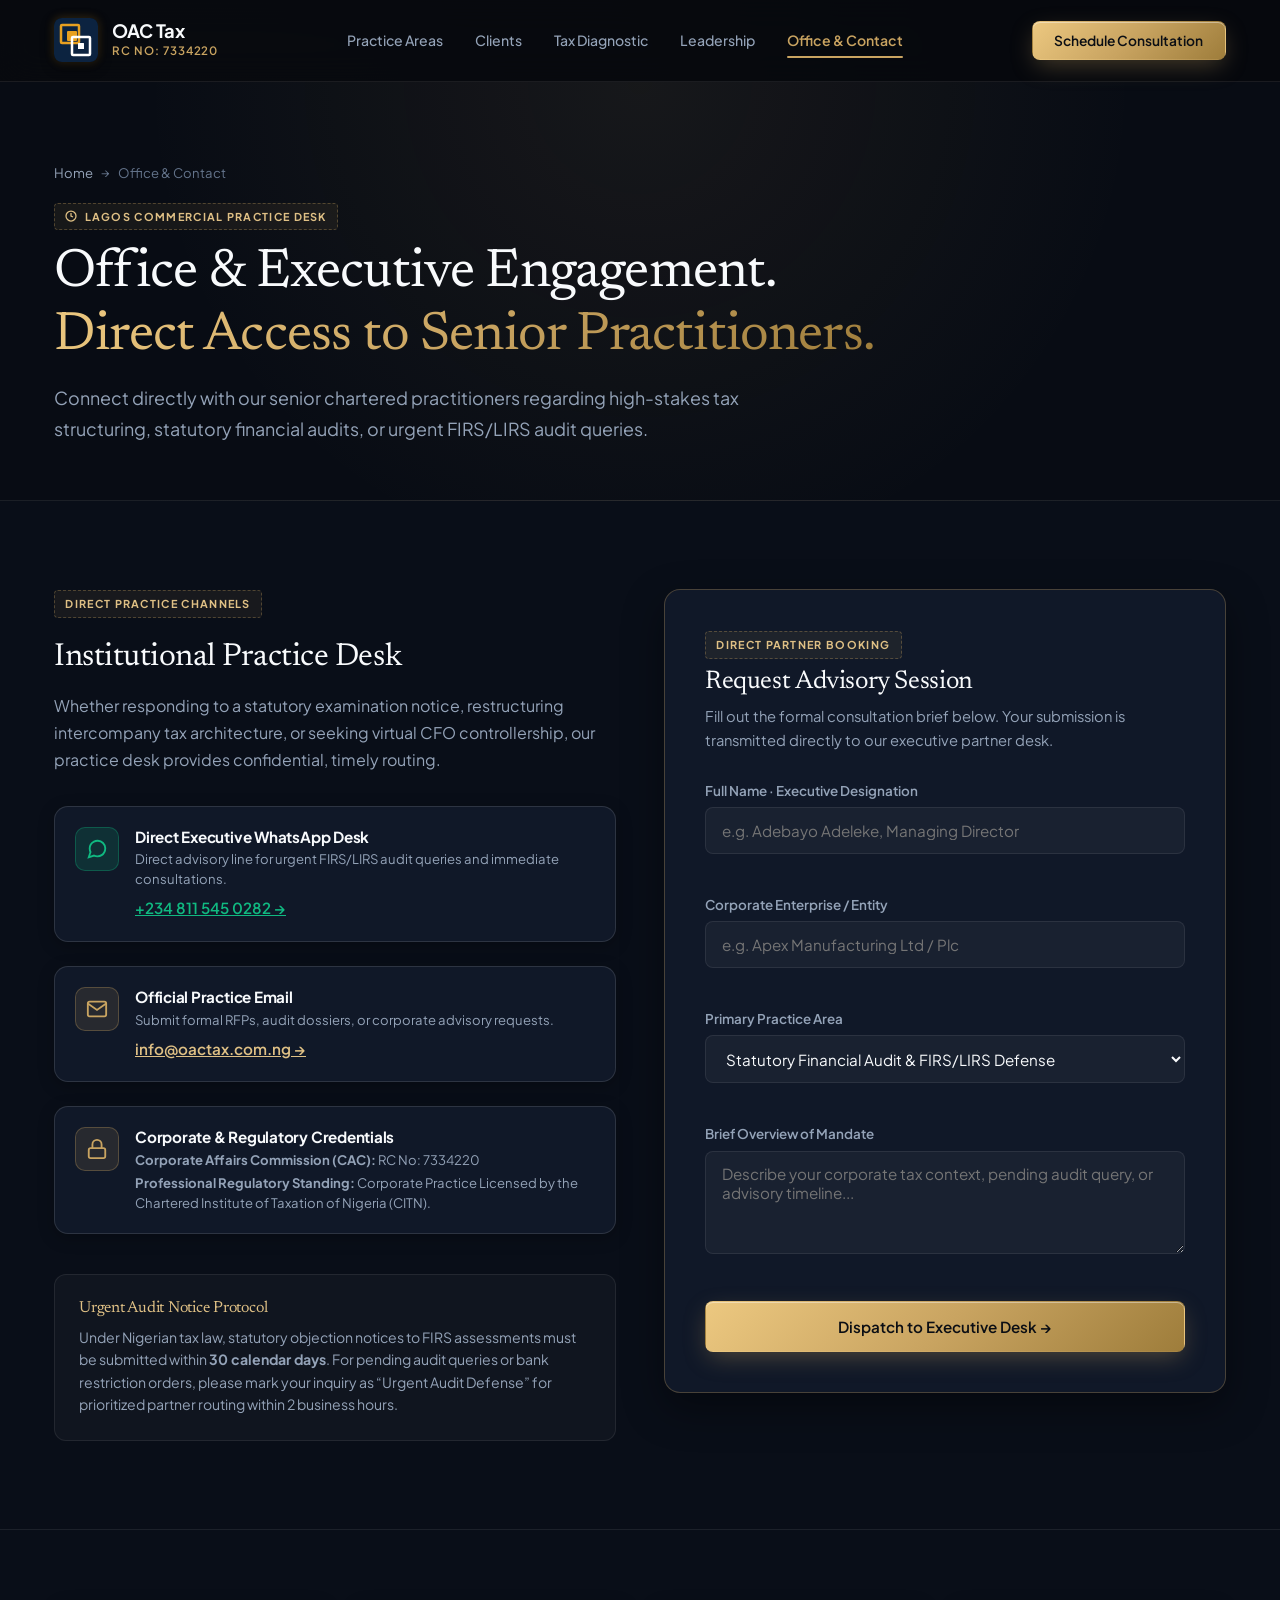
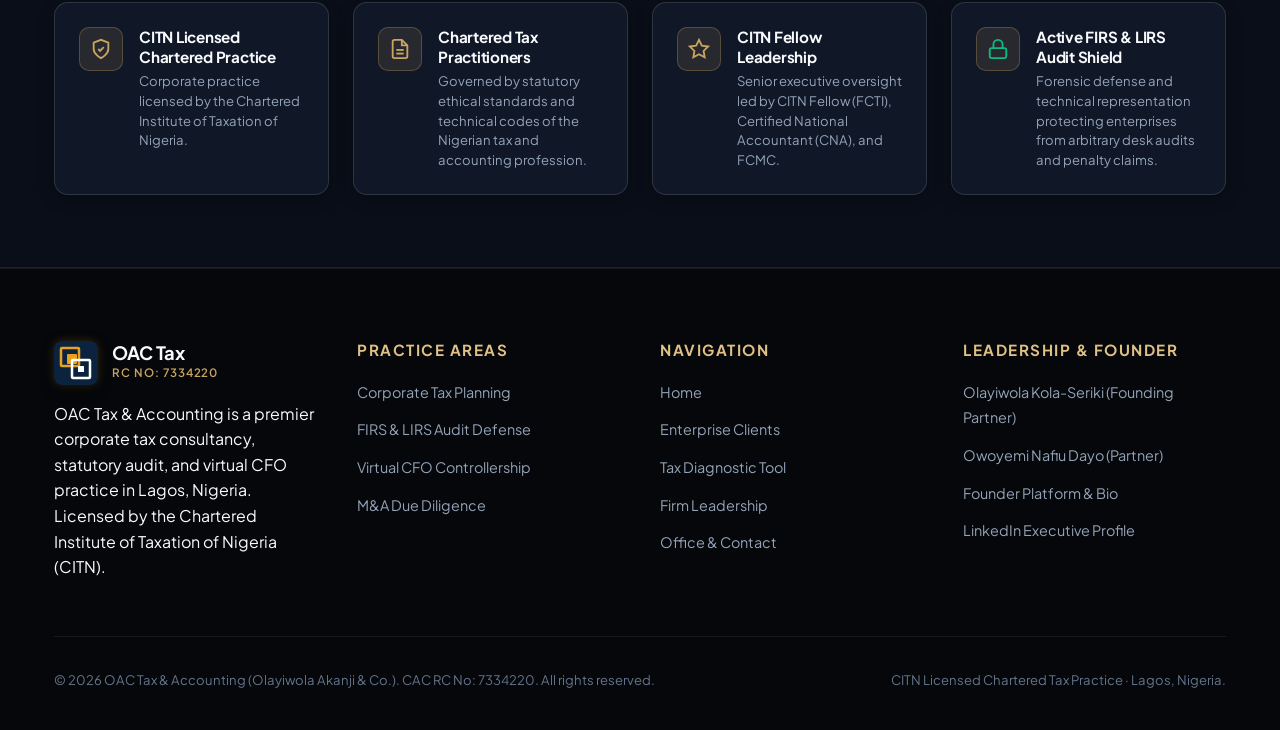
==== contact/index.html @ 2e1d8b7c "feat(architecture): convert to institutional multi-page site with dedicated Practice Areas, Clients," ====
<!DOCTYPE html>
<html lang="en">
<head>
  <meta charset="UTF-8" />
  <meta name="viewport" content="width=device-width, initial-scale=1.0" />
  
  <!-- Primary SEO Meta Tags -->
  <title>Office & Executive Consultation | Lagos Headquarters | OAC Tax & Accounting</title>
  <meta name="description" content="Contact OAC Tax & Accounting in Lagos, Nigeria. Schedule an executive consultation for corporate tax planning, FIRS/LIRS audit defense, statutory financial audits, or virtual CFO advisory." />
  <meta name="keywords" content="Contact OAC Tax, tax consultant Lagos office, FIRS audit defense contact, tax consultation Lagos Nigeria, Olayiwola Akanji office, OAC Tax phone WhatsApp" />
  <meta name="author" content="OAC Tax & Accounting" />
  <meta name="robots" content="index, follow, max-image-preview:large, max-snippet:-1, max-video-preview:-1" />
  <link rel="canonical" href="https://oactax.com.ng/contact/" />

  <!-- Open Graph -->
  <meta property="og:type" content="website" />
  <meta property="og:url" content="https://oactax.com.ng/contact/" />
  <meta property="og:site_name" content="OAC Tax & Accounting" />
  <meta property="og:title" content="Office & Executive Consultation | OAC Tax & Accounting" />
  <meta property="og:description" content="Direct executive consultation with CITN-licensed chartered tax practitioners in Lagos, Nigeria." />
  <meta property="og:image" content="https://oactax.com.ng/assets/images/author-portrait-1200.jpg" />

  <!-- Twitter Card -->
  <meta name="twitter:card" content="summary_large_image" />
  <meta name="twitter:title" content="Contact OAC Tax & Accounting" />
  <meta name="twitter:description" content="Schedule an executive tax consultation in Lagos, Nigeria." />
  <meta name="twitter:image" content="https://oactax.com.ng/assets/images/author-portrait-1200.jpg" />

  <!-- Favicon & Touch Icons -->
  <link rel="icon" type="image/svg+xml" href="/favicon.svg" />
  <link rel="icon" type="image/x-icon" href="/favicon.ico" />
  <link rel="icon" type="image/png" sizes="32x32" href="/assets/images/favicon-32x32.png" />
  <link rel="icon" type="image/png" sizes="16x16" href="/assets/images/favicon-16x16.png" />
  <link rel="apple-touch-icon" sizes="180x180" href="/apple-touch-icon.png" />
  <link rel="manifest" href="/site.webmanifest" />
  <meta name="theme-color" content="#0C2340" />

  <!-- Critical Performance Preloads -->
  <link rel="preload" as="font" type="font/woff2" href="/assets/fonts/newsreader-600.woff2" crossorigin />
  <link rel="preload" as="font" type="font/woff2" href="/assets/fonts/plus-jakarta-sans-400.woff2" crossorigin />
  <link rel="stylesheet" href="/assets/css/styles.css?v=4" />

  <!-- Schema.org Knowledge Graph Entity: ContactPage -->
  <script type="application/ld+json">
  {
    "@context": "https://schema.org",
    "@graph": [
      {
        "@type": "BreadcrumbList",
        "itemListElement": [
          {
            "@type": "ListItem",
            "position": 1,
            "name": "Home",
            "item": "https://oactax.com.ng/"
          },
          {
            "@type": "ListItem",
            "position": 2,
            "name": "Office & Contact",
            "item": "https://oactax.com.ng/contact/"
          }
        ]
      },
      {
        "@type": "ContactPage",
        "name": "Office & Contact | OAC Tax & Accounting",
        "url": "https://oactax.com.ng/contact/",
        "mainEntity": {
          "@type": "AccountingService",
          "name": "OAC Tax & Accounting",
          "telephone": "+2348115450282",
          "email": "info@oactax.com.ng",
          "address": {
            "@type": "PostalAddress",
            "addressLocality": "Lagos",
            "addressRegion": "Lagos State",
            "addressCountry": "NG"
          }
        }
      }
    ]
  }
  </script>
</head>
<body>

  <!-- Site Header -->
  <header class="site-header">
    <div class="container nav-wrapper">
      <a href="/" class="brand-block" aria-label="OAC Tax Home">
        <svg class="brand-logo-svg" width="44" height="44" viewBox="0 0 44 44" fill="none" xmlns="http://www.w3.org/2000/svg" aria-label="OAC Tax Logo">
          <rect width="44" height="44" rx="6" fill="#0C2340"/>
          <rect x="7" y="7" width="18" height="18" rx="1" stroke="#E8A020" stroke-width="2.5" fill="none"/>
          <rect x="13" y="13" width="10" height="10" rx="1" fill="#E8A020"/>
          <rect x="18" y="19" width="18" height="18" rx="1" stroke="white" stroke-width="2.5" fill="none"/>
          <rect x="24" y="25" width="6" height="6" rx="0.5" fill="white"/>
        </svg>
        <div class="brand-info">
          <span class="brand-title">OAC Tax</span>
          <span class="brand-rc">RC No: 7334220</span>
        </div>
      </a>

      <!-- Center Desktop Nav Links -->
      <nav class="nav-menu" aria-label="Primary Navigation">
        <a href="/practice-areas/" class="nav-link">Practice Areas</a>
        <a href="/clients/" class="nav-link">Clients</a>
        <a href="/tax-diagnostic/" class="nav-link">Tax Diagnostic</a>
        <a href="/leadership/" class="nav-link">Leadership</a>
        <a href="/contact/" class="nav-link active">Office &amp; Contact</a>
      </nav>

      <!-- Right Action CTA -->
      <div class="nav-actions">
        <button class="btn btn-gold" data-open-consultation style="padding: 0.65rem 1.35rem; font-size: 0.86rem;">
          Schedule Consultation
        </button>
        <button class="mobile-toggle" id="mobileToggle" aria-label="Toggle navigation">
          <svg width="22" height="22" viewBox="0 0 24 24" fill="none" stroke="currentColor" stroke-width="2">
            <line x1="3" y1="6" x2="21" y2="6"></line>
            <line x1="3" y1="12" x2="21" y2="12"></line>
            <line x1="3" y1="18" x2="21" y2="18"></line>
          </svg>
        </button>
      </div>
    </div>
  </header>

  <!-- Mobile Drawer Navigation -->
  <div class="mobile-drawer" id="mobileDrawer">
    <a href="/practice-areas/" class="nav-link">Practice Areas</a>
    <a href="/clients/" class="nav-link">Clients</a>
    <a href="/tax-diagnostic/" class="nav-link">Tax Diagnostic</a>
    <a href="/leadership/" class="nav-link">Leadership</a>
    <a href="/contact/" class="nav-link active">Office &amp; Contact</a>
    <button class="btn btn-gold" data-open-consultation style="margin-top: 1rem; width: 100%;">
      Schedule Consultation
    </button>
  </div>

  <main>
    <!-- Subpage Banner -->
    <section class="page-header-banner">
      <div class="container">
        <div class="breadcrumb-nav">
          <a href="/">Home</a>
          <span class="breadcrumb-separator">&rarr;</span>
          <span>Office &amp; Contact</span>
        </div>
        <div class="watermark-stamp" style="margin-bottom: 0.75rem;">
          <svg width="12" height="12" viewBox="0 0 24 24" fill="none" stroke="currentColor" stroke-width="2.5"><circle cx="12" cy="12" r="10"/><path d="M12 6v6l4 2"/></svg>
          <span>Lagos Commercial Practice Desk</span>
        </div>
        <h1 class="page-header-h1">
          Office &amp; Executive Engagement. <br />
          <span class="gold-gradient-text">Direct Access to Senior Practitioners.</span>
        </h1>
        <p class="page-header-lead">
          Connect directly with our senior chartered practitioners regarding high-stakes tax structuring, statutory financial audits, or urgent FIRS/LIRS audit queries.
        </p>
      </div>
    </section>

    <!-- Contact & Consultation Layout -->
    <section class="section-padding" style="background: #090e18;">
      <div class="container">
        <div class="contact-layout-grid">
          
          <!-- Left: Office Channels & Direct Communication -->
          <div>
            <div class="watermark-stamp">Direct Practice Channels</div>
            <h2 style="font-size: 2rem; margin: 0.5rem 0 1rem; color: var(--text-primary);">
              Institutional Practice Desk
            </h2>
            <p style="font-size: 1rem; color: var(--text-secondary); line-height: 1.7; margin-bottom: 2rem;">
              Whether responding to a statutory examination notice, restructuring intercompany tax architecture, or seeking virtual CFO controllership, our practice desk provides confidential, timely routing.
            </p>

            <div style="display: flex; flex-direction: column; gap: 1.5rem; margin-bottom: 2.5rem;">
              
              <!-- Channel 1: WhatsApp Executive Desk -->
              <div class="accreditation-card" style="padding: 1.25rem;">
                <div class="accreditation-icon" style="background: rgba(16, 185, 129, 0.15); border-color: rgba(16, 185, 129, 0.3); color: #10B981;">
                  <svg width="22" height="22" viewBox="0 0 24 24" fill="none" stroke="currentColor" stroke-width="2"><path d="M21 11.5a8.38 8.38 0 0 1-.9 3.8 8.5 8.5 0 0 1-7.6 4.7 8.38 8.38 0 0 1-3.8-.9L3 21l1.9-5.7a8.38 8.38 0 0 1-.9-3.8 8.5 8.5 0 0 1 4.7-7.6 8.38 8.38 0 0 1 3.8-.9h.5a8.48 8.48 0 0 1 8 8v.5z"/></svg>
                </div>
                <div class="accreditation-info">
                  <h4 style="margin-bottom: 0.2rem;">Direct Executive WhatsApp Desk</h4>
                  <p style="margin-bottom: 0.4rem;">Direct advisory line for urgent FIRS/LIRS audit queries and immediate consultations.</p>
                  <a href="https://wa.me/2348115450282?text=Hello%20OAC%20Tax%20%26%20Accounting%2C%20I%20would%20like%20to%20request%20an%20executive%20consultation." target="_blank" rel="noopener noreferrer" style="color: #10B981; font-weight: 600; font-size: 0.95rem; text-decoration: underline;">
                    +234 811 545 0282 &rarr;
                  </a>
                </div>
              </div>

              <!-- Channel 2: Official Corporate Email -->
              <div class="accreditation-card" style="padding: 1.25rem;">
                <div class="accreditation-icon">
                  <svg width="22" height="22" viewBox="0 0 24 24" fill="none" stroke="currentColor" stroke-width="2"><path d="M4 4h16c1.1 0 2 .9 2 2v12c0 1.1-.9 2-2 2H4c-1.1 0-2-.9-2-2V6c0-1.1.9-2 2-2z"/><polyline points="22,6 12,13 2,6"/></svg>
                </div>
                <div class="accreditation-info">
                  <h4 style="margin-bottom: 0.2rem;">Official Practice Email</h4>
                  <p style="margin-bottom: 0.4rem;">Submit formal RFPs, audit dossiers, or corporate advisory requests.</p>
                  <a href="mailto:info@oactax.com.ng" style="color: var(--gold-light); font-weight: 600; font-size: 0.95rem; text-decoration: underline;">
                    info@oactax.com.ng &rarr;
                  </a>
                </div>
              </div>

              <!-- Channel 3: Statutory Corporate Identity -->
              <div class="accreditation-card" style="padding: 1.25rem;">
                <div class="accreditation-icon">
                  <svg width="22" height="22" viewBox="0 0 24 24" fill="none" stroke="currentColor" stroke-width="2"><rect x="3" y="11" width="18" height="11" rx="2" ry="2"/><path d="M7 11V7a5 5 0 0 1 10 0v4"/></svg>
                </div>
                <div class="accreditation-info">
                  <h4 style="margin-bottom: 0.2rem;">Corporate &amp; Regulatory Credentials</h4>
                  <p style="margin-bottom: 0.2rem;"><strong>Corporate Affairs Commission (CAC):</strong> RC No: 7334220</p>
                  <p><strong>Professional Regulatory Standing:</strong> Corporate Practice Licensed by the Chartered Institute of Taxation of Nigeria (CITN).</p>
                </div>
              </div>

            </div>

            <!-- Response Protocols -->
            <div style="background: rgba(255, 255, 255, 0.03); border: 1px solid var(--border-subtle); border-radius: 12px; padding: 1.5rem;">
              <h4 style="font-size: 1rem; color: var(--gold-light); margin-bottom: 0.5rem;">Urgent Audit Notice Protocol</h4>
              <p style="font-size: 0.88rem; line-height: 1.6; color: var(--text-secondary); margin: 0;">
                Under Nigerian tax law, statutory objection notices to FIRS assessments must be submitted within <strong>30 calendar days</strong>. For pending audit queries or bank restriction orders, please mark your inquiry as &ldquo;Urgent Audit Defense&rdquo; for prioritized partner routing within 2 business hours.
              </p>
            </div>
          </div>

          <!-- Right: Direct Consultation Form -->
          <div>
            <div class="consultation-card" style="padding: 2.5rem; background: var(--bg-surface); border: 1.5px solid var(--border-gold); border-radius: 16px; box-shadow: 0 15px 40px rgba(0, 0, 0, 0.4);">
              <div class="watermark-stamp" style="margin-bottom: 0.5rem;">Direct Partner Booking</div>
              <h3 style="font-size: 1.6rem; color: var(--text-primary); margin-bottom: 0.5rem;">Request Advisory Session</h3>
              <p style="font-size: 0.92rem; color: var(--text-secondary); margin-bottom: 1.75rem;">
                Fill out the formal consultation brief below. Your submission is transmitted directly to our executive partner desk.
              </p>

              <form id="standaloneConsultationForm" style="display: flex; flex-direction: column; gap: 1.25rem;">
                <div class="form-group">
                  <label for="contactFullName" style="font-size: 0.84rem; font-weight: 600; color: var(--text-secondary); margin-bottom: 0.35rem; display: block;">Full Name &middot; Executive Designation</label>
                  <input type="text" id="contactFullName" class="form-input" placeholder="e.g. Adebayo Adeleke, Managing Director" required />
                </div>

                <div class="form-group">
                  <label for="contactCompany" style="font-size: 0.84rem; font-weight: 600; color: var(--text-secondary); margin-bottom: 0.35rem; display: block;">Corporate Enterprise / Entity</label>
                  <input type="text" id="contactCompany" class="form-input" placeholder="e.g. Apex Manufacturing Ltd / Plc" required />
                </div>

                <div class="form-group">
                  <label for="contactService" style="font-size: 0.84rem; font-weight: 600; color: var(--text-secondary); margin-bottom: 0.35rem; display: block;">Primary Practice Area</label>
                  <select id="contactService" class="form-input">
                    <option value="Statutory Audit & Defense">Statutory Financial Audit &amp; FIRS/LIRS Defense</option>
                    <option value="Corporate Tax Architecture">Corporate Tax Planning, CIT, VAT &amp; WHT</option>
                    <option value="Virtual CFO Controllership">Virtual CFO &amp; Board Governance</option>
                    <option value="M&A Due Diligence">Corporate Restructuring &amp; Valuation</option>
                  </select>
                </div>

                <div class="form-group">
                  <label for="contactMessage" style="font-size: 0.84rem; font-weight: 600; color: var(--text-secondary); margin-bottom: 0.35rem; display: block;">Brief Overview of Mandate</label>
                  <textarea id="contactMessage" class="form-textarea" rows="4" placeholder="Describe your corporate tax context, pending audit query, or advisory timeline..."></textarea>
                </div>

                <button type="submit" class="btn btn-gold" style="width: 100%; justify-content: center; padding: 0.95rem; font-size: 0.95rem;">
                  Dispatch to Executive Desk &rarr;
                </button>
              </form>
            </div>
          </div>

        </div>
      </div>
    </section>

    <!-- Institutional Accreditations Section -->
    <section class="accreditations-section" id="accreditations">
      <div class="container">
        <div class="accreditations-grid">
          <div class="accreditation-card">
            <div class="accreditation-icon">
              <svg width="22" height="22" viewBox="0 0 24 24" fill="none" stroke="currentColor" stroke-width="2"><path d="M12 22s8-4 8-10V5l-8-3-8 3v7c0 6 8 10 8 10z"/><polyline points="9 12 11 14 15 10"/></svg>
            </div>
            <div class="accreditation-info">
              <h4>CITN Licensed Chartered Practice</h4>
              <p>Corporate practice licensed by the Chartered Institute of Taxation of Nigeria.</p>
            </div>
          </div>

          <div class="accreditation-card">
            <div class="accreditation-icon">
              <svg width="22" height="22" viewBox="0 0 24 24" fill="none" stroke="currentColor" stroke-width="2"><path d="M14 2H6a2 2 0 0 0-2 2v16a2 2 0 0 0 2 2h12a2 2 0 0 0 2-2V8z"/><polyline points="14 2 14 8 20 8"/><line x1="16" y1="13" x2="8" y2="13"/><line x1="16" y1="17" x2="8" y2="17"/></svg>
            </div>
            <div class="accreditation-info">
              <h4>Chartered Tax Practitioners</h4>
              <p>Governed by statutory ethical standards and technical codes of the Nigerian tax and accounting profession.</p>
            </div>
          </div>

          <div class="accreditation-card">
            <div class="accreditation-icon">
              <svg width="22" height="22" viewBox="0 0 24 24" fill="none" stroke="currentColor" stroke-width="2"><polygon points="12 2 15.09 8.26 22 9.27 17 14.14 18.18 21.02 12 17.77 5.82 21.02 7 14.14 2 9.27 8.91 8.26 12 2"/></svg>
            </div>
            <div class="accreditation-info">
              <h4>CITN Fellow Leadership</h4>
              <p>Senior executive oversight led by CITN Fellow (FCTI), Certified National Accountant (CNA), and FCMC.</p>
            </div>
          </div>

          <div class="accreditation-card">
            <div class="accreditation-icon">
              <svg width="22" height="22" viewBox="0 0 24 24" fill="none" stroke="#10B981" stroke-width="2"><rect x="3" y="11" width="18" height="11" rx="2" ry="2"/><path d="M7 11V7a5 5 0 0 1 10 0v4"/></svg>
            </div>
            <div class="accreditation-info">
              <h4>Active FIRS &amp; LIRS Audit Shield</h4>
              <p>Forensic defense and technical representation protecting enterprises from arbitrary desk audits and penalty claims.</p>
            </div>
          </div>
        </div>
      </div>
    </section>
  </main>

  <!-- Institutional Footer -->
  <footer class="site-footer">
    <div class="container">
      <div class="footer-grid">
        <div class="footer-brand-col">
          <div class="brand-block" style="margin-bottom: 1rem;">
            <svg class="brand-logo-svg" width="40" height="40" viewBox="0 0 44 44" fill="none" xmlns="http://www.w3.org/2000/svg">
              <rect width="44" height="44" rx="6" fill="#0C2340"/>
              <rect x="7" y="7" width="18" height="18" rx="1" stroke="#E8A020" stroke-width="2.5" fill="none"/>
              <rect x="13" y="13" width="10" height="10" rx="1" fill="#E8A020"/>
              <rect x="18" y="19" width="18" height="18" rx="1" stroke="white" stroke-width="2.5" fill="none"/>
              <rect x="24" y="25" width="6" height="6" rx="0.5" fill="white"/>
            </svg>
            <div class="brand-info">
              <span class="brand-title">OAC Tax</span>
              <span class="brand-rc">RC No: 7334220</span>
            </div>
          </div>
          <p class="footer-desc">
            OAC Tax &amp; Accounting is a premier corporate tax consultancy, statutory audit, and virtual CFO practice in Lagos, Nigeria. Licensed by the Chartered Institute of Taxation of Nigeria (CITN).
          </p>
        </div>

        <div class="footer-col">
          <h4 class="footer-heading">Practice Areas</h4>
          <ul class="footer-links">
            <li><a href="/practice-areas/#corporate-tax">Corporate Tax Planning</a></li>
            <li><a href="/practice-areas/#audit-defense">FIRS &amp; LIRS Audit Defense</a></li>
            <li><a href="/practice-areas/#virtual-cfo">Virtual CFO Controllership</a></li>
            <li><a href="/practice-areas/#restructuring">M&amp;A Due Diligence</a></li>
          </ul>
        </div>

        <div class="footer-col">
          <h4 class="footer-heading">Navigation</h4>
          <ul class="footer-links">
            <li><a href="/">Home</a></li>
            <li><a href="/clients/">Enterprise Clients</a></li>
            <li><a href="/tax-diagnostic/">Tax Diagnostic Tool</a></li>
            <li><a href="/leadership/">Firm Leadership</a></li>
            <li><a href="/contact/">Office &amp; Contact</a></li>
          </ul>
        </div>

        <div class="footer-col">
          <h4 class="footer-heading">Leadership &amp; Founder</h4>
          <ul class="footer-links">
            <li><a href="https://olayiwolakolaseriki.com/about/" target="_blank" rel="noopener">Olayiwola Kola-Seriki (Founding Partner)</a></li>
            <li><a href="/leadership/">Owoyemi Nafiu Dayo (Partner)</a></li>
            <li><a href="https://olayiwolakolaseriki.com/" target="_blank" rel="noopener">Founder Platform &amp; Bio</a></li>
            <li><a href="https://www.linkedin.com/in/olayiwola-kola-seriki-296878146" target="_blank" rel="noopener">LinkedIn Executive Profile</a></li>
          </ul>
        </div>
      </div>

      <div class="footer-bottom">
        <p>&copy; 2026 OAC Tax &amp; Accounting (Olayiwola Akanji &amp; Co.). CAC RC No: 7334220. All rights reserved.</p>
        <p>CITN Licensed Chartered Tax Practice &middot; Lagos, Nigeria.</p>
      </div>
    </div>
  </footer>

  <!-- Consultation Modal -->
  <div class="modal-backdrop" id="consultationModal" aria-hidden="true">
    <div class="modal-card">
      <div class="modal-header">
        <div>
          <h3>Schedule Executive Consultation</h3>
          <p style="font-size: 0.85rem; color: var(--text-secondary); margin: 0;">Direct advisory with a CITN Chartered Tax Practitioner</p>
        </div>
        <button class="modal-close-btn" id="modalClose" aria-label="Close modal">&times;</button>
      </div>
      <form class="consultation-form" id="consultationForm">
        <div class="form-group">
          <label for="clientName">Full Name &middot; Designation</label>
          <input type="text" id="clientName" class="form-input" placeholder="e.g. Adebayo Adeleke, MD/CFO" required />
        </div>
        <div class="form-group">
          <label for="clientCompany">Corporate Enterprise / Entity</label>
          <input type="text" id="clientCompany" class="form-input" placeholder="Company Name Ltd / Plc" required />
        </div>
        <div class="form-group">
          <label for="clientService">Primary Advisory Requirement</label>
          <select id="clientService" class="form-input">
            <option value="Statutory Audit & Defense">Statutory Audit &amp; FIRS/LIRS Defense</option>
            <option value="Corporate Tax Structuring">Corporate Tax Architecture &amp; WHT/VAT</option>
            <option value="Virtual CFO Controllership">Virtual CFO &amp; Board Governance</option>
            <option value="M&A Tax Due Diligence">Corporate Restructuring &amp; Valuation</option>
          </select>
        </div>
        <div class="form-group">
          <label for="clientMessage">Brief Overview of Mandate</label>
          <textarea id="clientMessage" class="form-textarea" rows="3" placeholder="Describe your corporate tax context, audit query, or advisory timeline..."></textarea>
        </div>
        <button type="submit" class="btn btn-gold" style="width: 100%; justify-content: center; padding: 0.9rem;">
          Dispatch to Executive Desk &rarr;
        </button>
      </form>
    </div>
  </div>

  <script src="/assets/js/main.js" defer></script>
  <script>
    // Handle standalone page consultation form
    document.addEventListener('DOMContentLoaded', () => {
      const form = document.getElementById('standaloneConsultationForm');
      if (form) {
        form.addEventListener('submit', (e) => {
          e.preventDefault();
          const name = document.getElementById('contactFullName')?.value || 'Client';
          const company = document.getElementById('contactCompany')?.value || 'Not specified';
          const service = document.getElementById('contactService')?.value || 'Corporate Advisory';
          const message = document.getElementById('contactMessage')?.value || 'Inquiry';

          const waText = `Hello OAC Tax & Accounting,%0A%0AMy name is ${encodeURIComponent(name)} from ${encodeURIComponent(company)}.%0AI would like to schedule an executive consultation regarding: *${encodeURIComponent(service)}*.%0A%0ADetails: ${encodeURIComponent(message)}`;
          window.open(`https://wa.me/2348115450282?text=${waText}`, '_blank');
        });
      }
    });
  </script>
</body>
</html>
---- assets/css/styles.css ----
/* ==========================================================================
   OAC Tax & Accounting — Institutional Stylesheet (Corporate 3D Standard)
   Aesthetic: Executive Midnight Navy, Warm 24K Gold, Specular Glassmorphism
   ========================================================================== */

/* Self-Hosted Typography */
@font-face {
  font-family: 'Newsreader';
  font-style: normal;
  font-weight: 400;
  font-display: swap;
  src: url('/assets/fonts/newsreader-400.woff2') format('woff2');
}

@font-face {
  font-family: 'Newsreader';
  font-style: normal;
  font-weight: 600;
  font-display: swap;
  src: url('/assets/fonts/newsreader-600.woff2') format('woff2');
}

@font-face {
  font-family: 'Newsreader';
  font-style: italic;
  font-weight: 400;
  font-display: swap;
  src: url('/assets/fonts/newsreader-italic-400.woff2') format('woff2');
}

@font-face {
  font-family: 'Plus Jakarta Sans';
  font-style: normal;
  font-weight: 400;
  font-display: swap;
  src: url('/assets/fonts/plus-jakarta-sans-400.woff2') format('woff2');
}

@font-face {
  font-family: 'Plus Jakarta Sans';
  font-style: normal;
  font-weight: 500;
  font-display: swap;
  src: url('/assets/fonts/plus-jakarta-sans-500.woff2') format('woff2');
}

@font-face {
  font-family: 'Plus Jakarta Sans';
  font-style: normal;
  font-weight: 600;
  font-display: swap;
  src: url('/assets/fonts/plus-jakarta-sans-600.woff2') format('woff2');
}

@font-face {
  font-family: 'Plus Jakarta Sans';
  font-style: normal;
  font-weight: 700;
  font-display: swap;
  src: url('/assets/fonts/plus-jakarta-sans-700.woff2') format('woff2');
}

:root {
  /* Brand Palette */
  --bg-dark: #07090e;
  --bg-navy: #0b111e;
  --bg-surface: #101828;
  --bg-elevated: #162035;
  --bg-card: rgba(16, 24, 40, 0.75);
  --bg-card-hover: rgba(22, 32, 53, 0.9);
  
  --gold-primary: #C9A461;
  --gold-light: #DFC085;
  --gold-dark: #9E7D3B;
  --gold-gradient: linear-gradient(135deg, #ECC880 0%, #C9A461 50%, #9E7D3B 100%);
  --gold-glow: rgba(201, 164, 97, 0.25);
  
  --emerald-accent: #10B981;
  --emerald-glow: rgba(16, 185, 129, 0.2);
  
  --border-subtle: rgba(255, 255, 255, 0.08);
  --border-gold: rgba(201, 164, 97, 0.3);
  --border-glass: rgba(255, 255, 255, 0.12);
  
  --text-primary: #F8FAFC;
  --text-secondary: #94A3B8;
  --text-muted: #64748B;
  
  --font-serif: 'Newsreader', Georgia, serif;
  --font-sans: 'Plus Jakarta Sans', system-ui, -apple-system, sans-serif;
  
  --container-max: 1220px;
  --container-narrow: 860px;
}

/* Reset & Base */
*, *::before, *::after {
  box-sizing: border-box;
  margin: 0;
  padding: 0;
}

html {
  font-size: 16px;
  scroll-behavior: smooth;
  background-color: var(--bg-dark);
  color: var(--text-primary);
  font-family: var(--font-sans);
  line-height: 1.6;
  -webkit-font-smoothing: antialiased;
  -moz-osx-font-smoothing: grayscale;
}

body {
  overflow-x: hidden;
  background: 
    radial-gradient(circle at 15% 15%, rgba(201, 164, 97, 0.08) 0%, transparent 40%),
    radial-gradient(circle at 85% 65%, rgba(16, 185, 129, 0.05) 0%, transparent 45%),
    var(--bg-dark);
}

a {
  color: inherit;
  text-decoration: none;
  transition: color 0.2s ease;
}

img, svg {
  display: block;
  max-width: 100%;
}

.container {
  width: 100%;
  max-width: var(--container-max);
  margin: 0 auto;
  padding: 0 1.5rem;
}

.container-narrow {
  width: 100%;
  max-width: var(--container-narrow);
  margin: 0 auto;
  padding: 0 1.5rem;
}

/* Typography Hierarchy */
h1, h2, h3, h4 {
  font-family: var(--font-serif);
  font-weight: 600;
  line-height: 1.2;
  color: var(--text-primary);
  letter-spacing: -0.015em;
}

.eyebrow {
  display: inline-flex;
  align-items: center;
  gap: 0.5rem;
  font-family: var(--font-sans);
  font-size: 0.78rem;
  font-weight: 700;
  text-transform: uppercase;
  letter-spacing: 0.14em;
  color: var(--gold-light);
  margin-bottom: 0.75rem;
}

.eyebrow::before {
  content: '';
  display: inline-block;
  width: 6px;
  height: 6px;
  border-radius: 50%;
  background: var(--gold-primary);
  box-shadow: 0 0 8px var(--gold-primary);
}

.gold-gradient-text {
  background: var(--gold-gradient);
  -webkit-background-clip: text;
  -webkit-text-fill-color: transparent;
}

/* Buttons & Interactive Elements */
.btn {
  display: inline-flex;
  align-items: center;
  justify-content: center;
  gap: 0.65rem;
  font-family: var(--font-sans);
  font-weight: 600;
  font-size: 0.92rem;
  padding: 0.85rem 1.75rem;
  border-radius: 8px;
  cursor: pointer;
  transition: all 0.3s cubic-bezier(0.16, 1, 0.3, 1);
  border: 1px solid transparent;
  position: relative;
  overflow: hidden;
}

.btn-gold {
  background: var(--gold-gradient);
  color: #0B0E14;
  box-shadow: 0 8px 24px -4px rgba(201, 164, 97, 0.35), inset 0 1px 0 rgba(255, 255, 255, 0.4);
}

.btn-gold:hover {
  transform: translateY(-2px);
  box-shadow: 0 14px 32px -4px rgba(201, 164, 97, 0.5), inset 0 1px 0 rgba(255, 255, 255, 0.6);
  color: #000;
}

.btn-secondary {
  background: rgba(255, 255, 255, 0.05);
  color: var(--text-primary);
  border: 1px solid var(--border-subtle);
  backdrop-filter: blur(8px);
}

.btn-secondary:hover {
  background: rgba(255, 255, 255, 0.1);
  border-color: var(--border-gold);
  transform: translateY(-2px);
}

/* Header & Executive Navigation (Decluttered, Zero Top Phone/WhatsApp) */
.site-header {
  position: sticky;
  top: 0;
  z-index: 100;
  background: rgba(7, 9, 14, 0.82);
  backdrop-filter: blur(16px);
  -webkit-backdrop-filter: blur(16px);
  border-bottom: 1px solid var(--border-subtle);
  transition: background 0.3s ease;
}

.nav-wrapper {
  display: flex;
  justify-content: space-between;
  align-items: center;
  padding: 1.15rem 1.5rem;
}

.brand-block {
  display: flex;
  align-items: center;
  gap: 0.9rem;
}

.brand-logo-svg {
  width: 44px;
  height: 44px;
  border-radius: 8px;
  box-shadow: 0 4px 14px rgba(0, 0, 0, 0.4), 0 0 10px rgba(232, 160, 32, 0.25);
  transition: transform 0.3s ease, box-shadow 0.3s ease;
  flex-shrink: 0;
}

.brand-block:hover .brand-logo-svg {
  transform: scale(1.05);
  box-shadow: 0 6px 18px rgba(0, 0, 0, 0.6), 0 0 16px rgba(232, 160, 32, 0.45);
}

.brand-info {
  display: flex;
  flex-direction: column;
}

.brand-title {
  font-family: var(--font-sans);
  font-weight: 700;
  font-size: 1.15rem;
  letter-spacing: -0.01em;
  color: var(--text-primary);
  line-height: 1.2;
}

.brand-rc {
  font-size: 0.72rem;
  font-weight: 600;
  color: var(--gold-primary);
  letter-spacing: 0.08em;
  text-transform: uppercase;
}

.nav-menu {
  display: none;
  align-items: center;
  gap: 2rem;
}

@media (min-width: 900px) {
  .nav-menu {
    display: flex;
  }
}

.nav-link {
  font-size: 0.88rem;
  font-weight: 500;
  color: var(--text-secondary);
  position: relative;
  transition: color 0.2s ease;
}

.nav-link:hover {
  color: var(--gold-light);
}

.nav-link.active {
  color: var(--gold-primary);
  font-weight: 600;
}

.nav-link.active::after {
  content: '';
  position: absolute;
  bottom: -6px;
  left: 0;
  right: 0;
  height: 2px;
  background: var(--gold-primary);
  border-radius: 1px;
}

.nav-actions {
  display: flex;
  align-items: center;
  gap: 1rem;
}

.mobile-toggle {
  display: inline-flex;
  align-items: center;
  justify-content: center;
  width: 40px;
  height: 40px;
  background: rgba(255, 255, 255, 0.05);
  border: 1px solid var(--border-subtle);
  border-radius: 8px;
  color: var(--text-primary);
  cursor: pointer;
}

@media (min-width: 900px) {
  .mobile-toggle {
    display: none;
  }
}

/* Mobile Nav Drawer */
.mobile-drawer {
  position: fixed;
  top: 73px;
  left: 0;
  right: 0;
  background: rgba(11, 17, 30, 0.98);
  backdrop-filter: blur(20px);
  border-bottom: 1px solid var(--border-subtle);
  padding: 1.5rem;
  display: none;
  flex-direction: column;
  gap: 1.25rem;
  z-index: 99;
}

.mobile-drawer.active {
  display: flex;
}

/* 3D Hero Section */
.hero-section {
  padding: 5rem 0 4.5rem;
  position: relative;
  overflow: hidden;
}

.hero-grid {
  display: grid;
  grid-template-columns: 1fr;
  gap: 3.5rem;
  align-items: center;
}

@media (min-width: 960px) {
  .hero-grid {
    grid-template-columns: 1.05fr 0.95fr;
    gap: 3rem;
  }
}

.hero-h1 {
  font-size: clamp(2.4rem, 4.8vw, 3.8rem);
  line-height: 1.12;
  margin-bottom: 1.35rem;
}

.hero-desc {
  font-size: 1.12rem;
  color: var(--text-secondary);
  line-height: 1.7;
  margin-bottom: 2.25rem;
  max-width: 620px;
}

.hero-cta-group {
  display: flex;
  gap: 1rem;
  flex-wrap: wrap;
  margin-bottom: 2.75rem;
}

/* 3D Metrics Bar */
.metrics-row {
  display: grid;
  grid-template-columns: repeat(auto-fit, minmax(130px, 1fr));
  gap: 1rem;
  padding-top: 2rem;
  border-top: 1px solid var(--border-subtle);
}

.metric-item {
  display: flex;
  flex-direction: column;
}

.metric-val {
  font-family: var(--font-sans);
  font-weight: 800;
  font-size: 1.85rem;
  color: var(--text-primary);
  line-height: 1;
  margin-bottom: 0.35rem;
}

.metric-lbl {
  font-size: 0.78rem;
  color: var(--text-muted);
  text-transform: uppercase;
  letter-spacing: 0.08em;
}

/* 3D Visual Shield Component */
.hero-3d-stage {
  perspective: 1200px;
  position: relative;
  display: flex;
  justify-content: center;
  align-items: center;
}

.hero-3d-card {
  width: 100%;
  max-width: 440px;
  background: linear-gradient(145deg, rgba(22, 32, 53, 0.85) 0%, rgba(11, 17, 30, 0.95) 100%);
  border: 1px solid var(--border-gold);
  border-radius: 20px;
  padding: 2.25rem;
  box-shadow: 
    0 30px 60px -15px rgba(0, 0, 0, 0.7),
    0 0 40px rgba(201, 164, 97, 0.15),
    inset 0 1px 1px rgba(255, 255, 255, 0.2);
  transform: rotateY(-8deg) rotateX(4deg);
  transition: transform 0.4s cubic-bezier(0.16, 1, 0.3, 1), box-shadow 0.4s ease;
  position: relative;
  overflow: hidden;
}

.hero-3d-card:hover {
  transform: rotateY(0deg) rotateX(0deg) scale(1.02);
  box-shadow: 
    0 35px 70px -15px rgba(0, 0, 0, 0.8),
    0 0 50px rgba(201, 164, 97, 0.25);
}

.hero-3d-card::before {
  content: '';
  position: absolute;
  top: -50%;
  left: -50%;
  width: 200%;
  height: 200%;
  background: radial-gradient(circle at 50% 50%, rgba(201, 164, 97, 0.1) 0%, transparent 60%);
  pointer-events: none;
}

.shield-header {
  display: flex;
  align-items: center;
  justify-content: space-between;
  margin-bottom: 1.5rem;
  padding-bottom: 1rem;
  border-bottom: 1px solid var(--border-subtle);
}

.shield-tag {
  display: inline-flex;
  align-items: center;
  gap: 0.4rem;
  font-size: 0.72rem;
  font-weight: 700;
  text-transform: uppercase;
  letter-spacing: 0.1em;
  color: var(--emerald-accent);
  background: rgba(16, 185, 129, 0.1);
  padding: 0.35rem 0.75rem;
  border-radius: 999px;
  border: 1px solid rgba(16, 185, 129, 0.25);
}

.shield-badge-icon {
  width: 48px;
  height: 48px;
  border-radius: 12px;
  background: var(--gold-gradient);
  display: flex;
  align-items: center;
  justify-content: center;
  color: #07090E;
  box-shadow: 0 8px 16px rgba(201, 164, 97, 0.3);
}

.shield-feature-list {
  display: flex;
  flex-direction: column;
  gap: 1rem;
  margin-bottom: 1.75rem;
}

.shield-feature-item {
  display: flex;
  align-items: flex-start;
  gap: 0.85rem;
}

.shield-check {
  width: 20px;
  height: 20px;
  border-radius: 50%;
  background: rgba(201, 164, 97, 0.15);
  border: 1px solid var(--gold-primary);
  display: flex;
  align-items: center;
  justify-content: center;
  flex-shrink: 0;
  margin-top: 2px;
}

.shield-check svg {
  width: 12px;
  height: 12px;
  color: var(--gold-primary);
}

.shield-feature-text h4 {
  font-family: var(--font-sans);
  font-size: 0.95rem;
  font-weight: 600;
  margin-bottom: 0.15rem;
}

.shield-feature-text p {
  font-size: 0.82rem;
  color: var(--text-muted);
}

/* 3D Floating Pills */
.floating-pill {
  position: absolute;
  background: rgba(16, 24, 40, 0.9);
  backdrop-filter: blur(12px);
  border: 1px solid var(--border-gold);
  border-radius: 30px;
  padding: 0.6rem 1.1rem;
  display: flex;
  align-items: center;
  gap: 0.6rem;
  font-size: 0.82rem;
  font-weight: 600;
  color: var(--text-primary);
  box-shadow: 0 16px 32px rgba(0, 0, 0, 0.4);
  animation: floatSlow 5s ease-in-out infinite;
  z-index: 2;
}

.floating-pill-1 {
  top: -15px;
  right: -10px;
  animation-delay: 0s;
}

.floating-pill-2 {
  bottom: -20px;
  left: -15px;
  animation-delay: 2.5s;
}

@keyframes floatSlow {
  0%, 100% { transform: translateY(0px); }
  50% { transform: translateY(-8px); }
}

/* ==========================================================================
   Dual-Layer Client Logo Marquee (Right-to-Left and Left-to-Right)
   ========================================================================== */
.client-section {
  padding: 3.5rem 0 4rem;
  background: linear-gradient(180deg, var(--bg-dark) 0%, #080c14 100%);
  border-top: 1px solid var(--border-subtle);
  border-bottom: 1px solid var(--border-subtle);
  overflow: hidden;
}

.section-tagline {
  text-align: center;
  font-size: 0.85rem;
  font-weight: 600;
  text-transform: uppercase;
  letter-spacing: 0.12em;
  color: var(--text-muted);
  margin-bottom: 2rem;
}

.marquee-container {
  display: flex;
  flex-direction: column;
  gap: 1.25rem;
  position: relative;
  width: 100%;
}

.marquee-container::before,
.marquee-container::after {
  content: '';
  position: absolute;
  top: 0;
  bottom: 0;
  width: 120px;
  z-index: 2;
  pointer-events: none;
}

.marquee-container::before {
  left: 0;
  background: linear-gradient(90deg, #080c14 0%, transparent 100%);
}

.marquee-container::after {
  right: 0;
  background: linear-gradient(270deg, #080c14 0%, transparent 100%);
}

.marquee-track {
  display: flex;
  width: max-content;
  gap: 1.5rem;
}

/* Top Layer: Right to Left */
.marquee-rtl {
  animation: marqueeLeft 32s linear infinite;
}

/* Bottom Layer: Left to Right */
.marquee-ltr {
  animation: marqueeRight 32s linear infinite;
}

.marquee-container:hover .marquee-track {
  animation-play-state: paused;
}

@keyframes marqueeLeft {
  0% { transform: translateX(0%); }
  100% { transform: translateX(-50%); }
}

@keyframes marqueeRight {
  0% { transform: translateX(-50%); }
  100% { transform: translateX(0%); }
}

.client-badge-3d {
  display: flex;
  align-items: center;
  gap: 1rem;
  background: rgba(16, 24, 40, 0.6);
  backdrop-filter: blur(8px);
  border: 1px solid var(--border-subtle);
  border-radius: 12px;
  padding: 0.85rem 1.75rem;
  white-space: nowrap;
  transition: all 0.3s ease;
  box-shadow: 0 4px 12px rgba(0, 0, 0, 0.2);
}

.client-badge-3d:hover {
  background: rgba(22, 32, 53, 0.9);
  border-color: var(--border-gold);
  transform: translateY(-2px);
  box-shadow: 0 8px 24px rgba(201, 164, 97, 0.15);
}

.client-badge-logo {
  height: 32px;
  max-width: 120px;
  object-fit: contain;
  filter: brightness(0.9) grayscale(20%);
  transition: filter 0.3s ease;
}

.client-badge-3d:hover .client-badge-logo {
  filter: brightness(1) grayscale(0%);
}

.client-badge-meta {
  display: flex;
  flex-direction: column;
}

.client-badge-name {
  font-family: var(--font-sans);
  font-size: 0.9rem;
  font-weight: 700;
  color: var(--text-primary);
}

.client-badge-sector {
  font-size: 0.72rem;
  color: var(--text-muted);
  text-transform: uppercase;
  letter-spacing: 0.05em;
}

/* ==========================================================================
   Practice Areas / 3D Corporate Solutions
   ========================================================================== */
.section-padding {
  padding: 5.5rem 0;
}

.section-head-center {
  text-align: center;
  max-width: 720px;
  margin: 0 auto 3.5rem;
}

.section-head-center h2 {
  font-size: clamp(2rem, 3.8vw, 2.85rem);
  margin-bottom: 0.85rem;
}

.section-head-center p {
  font-size: 1.05rem;
  color: var(--text-secondary);
}

.services-grid-3d {
  display: grid;
  grid-template-columns: repeat(auto-fit, minmax(340px, 1fr));
  gap: 1.75rem;
}

.service-card-3d {
  background: linear-gradient(145deg, rgba(16, 24, 40, 0.75) 0%, rgba(11, 17, 30, 0.9) 100%);
  border: 1px solid var(--border-subtle);
  border-radius: 16px;
  padding: 2.25rem 2rem;
  position: relative;
  overflow: hidden;
  transition: all 0.4s cubic-bezier(0.16, 1, 0.3, 1);
  box-shadow: 0 10px 30px -10px rgba(0, 0, 0, 0.5);
  display: flex;
  flex-direction: column;
}

.service-card-3d:hover {
  transform: translateY(-6px) perspective(1000px) rotateX(1.5deg);
  border-color: var(--border-gold);
  box-shadow: 
    0 24px 48px -12px rgba(0, 0, 0, 0.7),
    0 0 25px rgba(201, 164, 97, 0.12);
}

.service-icon-3d {
  width: 56px;
  height: 56px;
  border-radius: 14px;
  background: linear-gradient(135deg, rgba(201, 164, 97, 0.2) 0%, rgba(201, 164, 97, 0.05) 100%);
  border: 1px solid var(--border-gold);
  display: flex;
  align-items: center;
  justify-content: center;
  margin-bottom: 1.5rem;
  color: var(--gold-primary);
  box-shadow: 0 8px 16px rgba(0, 0, 0, 0.3);
  transition: transform 0.3s ease;
}

.service-card-3d:hover .service-icon-3d {
  transform: scale(1.08) rotate(3deg);
  background: var(--gold-gradient);
  color: #07090E;
}

.service-card-3d h3 {
  font-family: var(--font-serif);
  font-size: 1.45rem;
  margin-bottom: 0.75rem;
}

.service-card-3d p {
  font-size: 0.95rem;
  color: var(--text-secondary);
  line-height: 1.65;
  margin-bottom: 1.5rem;
  flex-grow: 1;
}

.service-tags {
  display: flex;
  flex-wrap: wrap;
  gap: 0.45rem;
  margin-top: auto;
}

.service-tag {
  font-size: 0.72rem;
  font-weight: 600;
  background: rgba(255, 255, 255, 0.05);
  border: 1px solid var(--border-subtle);
  color: var(--text-muted);
  padding: 0.25rem 0.6rem;
  border-radius: 6px;
}

/* ==========================================================================
   Interactive 3D Diagnostic & Assessment Section
   ========================================================================== */
.diagnostic-box {
  background: linear-gradient(145deg, #111a2e 0%, #0a0f1d 100%);
  border: 1px solid var(--border-gold);
  border-radius: 20px;
  padding: 3.5rem 2.5rem;
  position: relative;
  overflow: hidden;
  box-shadow: 
    0 24px 60px rgba(0, 0, 0, 0.6),
    inset 0 1px 0 rgba(255, 255, 255, 0.15);
}

.diagnostic-grid {
  display: grid;
  grid-template-columns: 1fr;
  gap: 2.5rem;
  align-items: center;
}

@media (min-width: 900px) {
  .diagnostic-grid {
    grid-template-columns: 1.1fr 0.9fr;
  }
}

.diagnostic-options {
  display: grid;
  grid-template-columns: 1fr 1fr;
  gap: 1rem;
  margin: 1.5rem 0;
}

.diagnostic-btn {
  padding: 1rem;
  background: rgba(255, 255, 255, 0.04);
  border: 1px solid var(--border-subtle);
  border-radius: 10px;
  color: var(--text-primary);
  font-family: var(--font-sans);
  font-size: 0.88rem;
  font-weight: 600;
  text-align: left;
  cursor: pointer;
  transition: all 0.25s ease;
  display: flex;
  align-items: center;
  gap: 0.65rem;
}

.diagnostic-btn.active, .diagnostic-btn:hover {
  background: rgba(201, 164, 97, 0.15);
  border-color: var(--gold-primary);
  color: var(--gold-light);
  transform: translateY(-2px);
}

/* ==========================================================================
   Leadership & Managing Partner Section
   ========================================================================== */
.leadership-card-3d {
  background: linear-gradient(135deg, rgba(22, 32, 53, 0.9) 0%, rgba(11, 17, 30, 0.95) 100%);
  border: 1px solid var(--border-gold);
  border-radius: 20px;
  padding: 3rem 2.5rem;
  display: grid;
  grid-template-columns: 1fr;
  gap: 2.5rem;
  align-items: center;
  box-shadow: 0 25px 60px -10px rgba(0, 0, 0, 0.6);
}

@media (min-width: 860px) {
  .leadership-card-3d {
    grid-template-columns: 240px 1fr;
  }
}

.leader-portrait-wrap {
  position: relative;
  width: 220px;
  height: 250px;
  margin: 0 auto;
}

.leader-portrait-frame {
  width: 100%;
  height: 100%;
  border-radius: 16px;
  overflow: hidden;
  border: 2px solid var(--gold-primary);
  box-shadow: 
    0 16px 36px rgba(0, 0, 0, 0.7),
    0 0 25px var(--gold-glow);
  transform: perspective(600px) rotateY(-4deg);
}

.leader-portrait-frame img {
  width: 100%;
  height: 100%;
  object-fit: cover;
  object-position: top;
}

.leader-credentials {
  display: flex;
  flex-wrap: wrap;
  gap: 0.5rem;
  margin: 1rem 0 1.25rem;
}

.cred-pill {
  font-size: 0.76rem;
  font-weight: 700;
  padding: 0.3rem 0.65rem;
  border-radius: 6px;
  background: rgba(201, 164, 97, 0.12);
  border: 1px solid rgba(201, 164, 97, 0.35);
  color: var(--gold-light);
}

/* ==========================================================================
   Consultation Modal
   ========================================================================== */
.modal-overlay,
.modal-backdrop {
  position: fixed;
  inset: 0;
  background: rgba(0, 0, 0, 0.85);
  backdrop-filter: blur(12px);
  z-index: 1000;
  display: none;
  align-items: center;
  justify-content: center;
  padding: 1.5rem;
}

.modal-overlay.active,
.modal-backdrop.active {
  display: flex;
}

.modal-box,
.modal-card {
  width: 100%;
  max-width: 560px;
  background: var(--bg-surface);
  border: 1px solid var(--border-gold);
  border-radius: 16px;
  padding: 2.5rem;
  position: relative;
  box-shadow: 0 30px 70px rgba(0, 0, 0, 0.8);
  animation: modalPop 0.3s cubic-bezier(0.16, 1, 0.3, 1);
}

.modal-header {
  display: flex;
  justify-content: space-between;
  align-items: flex-start;
  margin-bottom: 1.5rem;
}

@keyframes modalPop {
  0% { transform: scale(0.95); opacity: 0; }
  100% { transform: scale(1); opacity: 1; }
}

.modal-close,
.modal-close-btn {
  position: absolute;
  top: 1.25rem;
  right: 1.25rem;
  background: none;
  border: none;
  color: var(--text-muted);
  font-size: 1.75rem;
  cursor: pointer;
  line-height: 1;
}

.modal-close:hover,
.modal-close-btn:hover {
  color: var(--text-primary);
}

.form-group {
  margin-bottom: 1.25rem;
}

.form-label {
  display: block;
  font-size: 0.85rem;
  font-weight: 600;
  margin-bottom: 0.4rem;
  color: var(--text-secondary);
}

.form-input, .form-select, .form-textarea {
  width: 100%;
  padding: 0.8rem 1rem;
  background: rgba(255, 255, 255, 0.04);
  border: 1px solid var(--border-subtle);
  border-radius: 8px;
  color: var(--text-primary);
  font-family: var(--font-sans);
  font-size: 0.95rem;
  outline: none;
  transition: border-color 0.2s ease;
}

.form-input:focus, .form-select:focus, .form-textarea:focus {
  border-color: var(--gold-primary);
  box-shadow: 0 0 10px rgba(201, 164, 97, 0.2);
}

/* Institutional Footer */
.site-footer {
  background: #05070A;
  border-top: 1px solid var(--border-subtle);
  padding: 4.5rem 0 2.5rem;
}

.footer-grid {
  display: grid;
  grid-template-columns: repeat(auto-fit, minmax(220px, 1fr));
  gap: 2.5rem;
  margin-bottom: 3.5rem;
}

.footer-col h4 {
  font-family: var(--font-sans);
  font-size: 0.95rem;
  font-weight: 700;
  text-transform: uppercase;
  letter-spacing: 0.1em;
  color: var(--gold-light);
  margin-bottom: 1.25rem;
}

.footer-links {
  list-style: none;
  display: flex;
  flex-direction: column;
  gap: 0.75rem;
}

.footer-links a {
  font-size: 0.9rem;
  color: var(--text-secondary);
  transition: color 0.2s ease;
}

.footer-links a:hover {
  color: var(--text-primary);
}

.footer-bottom {
  padding-top: 2rem;
  border-top: 1px solid var(--border-subtle);
  display: flex;
  justify-content: space-between;
  align-items: center;
  flex-wrap: wrap;
  gap: 1rem;
  font-size: 0.82rem;
  color: var(--text-muted);
}

/* ==========================================================================
   Service Watermarks & Corporate Security Textures
   ========================================================================== */
.section-with-watermark {
  position: relative;
  overflow: hidden;
}

.watermark-backdrop {
  position: absolute;
  top: 45%;
  left: 50%;
  transform: translate(-50%, -50%) rotate(-4deg);
  font-family: var(--font-sans);
  font-size: clamp(3rem, 9vw, 8rem);
  font-weight: 900;
  letter-spacing: 0.16em;
  color: rgba(255, 255, 255, 0.022);
  white-space: nowrap;
  pointer-events: none;
  user-select: none;
  z-index: 0;
  text-transform: uppercase;
}

.watermark-seal {
  position: absolute;
  pointer-events: none;
  user-select: none;
  opacity: 0.038;
  z-index: 0;
}

.card-watermark {
  position: absolute;
  right: -8px;
  bottom: -10px;
  font-family: var(--font-sans);
  font-size: 2.75rem;
  font-weight: 900;
  letter-spacing: 0.06em;
  color: rgba(201, 164, 97, 0.045);
  text-transform: uppercase;
  pointer-events: none;
  user-select: none;
  line-height: 1;
  z-index: 0;
  transition: color 0.35s ease, transform 0.35s ease;
}

.service-card-3d:hover .card-watermark {
  color: rgba(201, 164, 97, 0.1);
  transform: translateY(-4px);
}

.watermark-stamp {
  display: inline-flex;
  align-items: center;
  gap: 0.45rem;
  padding: 0.25rem 0.65rem;
  background: rgba(201, 164, 97, 0.08);
  border: 1px dashed rgba(201, 164, 97, 0.32);
  border-radius: 4px;
  font-size: 0.68rem;
  font-weight: 700;
  letter-spacing: 0.12em;
  text-transform: uppercase;
  color: var(--gold-light);
  margin-bottom: 0.75rem;
}

/* ==========================================================================
   Pictorial Visual Elements
   ========================================================================== */
.hero-pictorial-container {
  position: relative;
  border-radius: 16px;
  overflow: hidden;
  box-shadow: 
    0 25px 60px -15px rgba(0, 0, 0, 0.8),
    0 0 35px rgba(201, 164, 97, 0.18);
  border: 1.5px solid var(--border-gold);
  background: #0a0f1b;
  transition: transform 0.4s ease, box-shadow 0.4s ease;
}

.hero-pictorial-container:hover {
  transform: translateY(-4px) scale(1.005);
  box-shadow: 
    0 35px 80px -15px rgba(0, 0, 0, 0.9),
    0 0 45px rgba(201, 164, 97, 0.25);
}

.hero-pictorial-img {
  width: 100%;
  height: auto;
  aspect-ratio: 16 / 9;
  object-fit: cover;
  object-position: center center;
  display: block;
}

.hero-pictorial-overlay {
  position: absolute;
  inset: 0;
  background: linear-gradient(
    180deg, 
    transparent 0%, 
    transparent 45%, 
    rgba(7, 9, 14, 0.92) 100%
  );
  display: flex;
  flex-direction: column;
  justify-content: flex-end;
  padding: 1.75rem;
  pointer-events: none;
}

.hero-floating-pills {
  display: flex;
  flex-direction: column;
  gap: 0.75rem;
  align-items: flex-start;
  pointer-events: auto;
}

.pictorial-glass-pill {
  display: inline-flex;
  align-items: center;
  gap: 0.6rem;
  background: rgba(11, 17, 30, 0.88);
  backdrop-filter: blur(12px);
  border: 1px solid var(--border-gold);
  border-radius: 9999px;
  padding: 0.5rem 1.15rem;
  box-shadow: 0 8px 24px rgba(0, 0, 0, 0.6);
  font-size: 0.82rem;
  font-weight: 600;
  color: #fff;
}

.pictorial-glass-pill .pill-dot {
  width: 8px;
  height: 8px;
  border-radius: 50%;
  background: var(--emerald-accent);
  box-shadow: 0 0 8px var(--emerald-accent);
}

.pictorial-bottom-strip {
  background: rgba(11, 17, 30, 0.9);
  backdrop-filter: blur(14px);
  border: 1px solid var(--border-glass);
  border-radius: 14px;
  padding: 1rem 1.25rem;
  display: grid;
  grid-template-columns: repeat(3, 1fr);
  gap: 1rem;
  text-align: center;
  pointer-events: auto;
}

.pictorial-stat-num {
  font-family: var(--font-sans);
  font-size: 1.2rem;
  font-weight: 800;
  color: var(--gold-light);
  line-height: 1;
}

.pictorial-stat-lbl {
  font-size: 0.7rem;
  color: var(--text-secondary);
  text-transform: uppercase;
  letter-spacing: 0.06em;
  margin-top: 0.25rem;
}

/* Practice Area Pictorial Diagram Banners */
.service-diagram-wrap {
  width: 100%;
  height: 80px;
  background: rgba(10, 16, 28, 0.8);
  border: 1px solid var(--border-subtle);
  border-radius: 10px;
  margin-bottom: 1.25rem;
  display: flex;
  align-items: center;
  justify-content: center;
  position: relative;
  overflow: hidden;
  box-shadow: inset 0 2px 6px rgba(0, 0, 0, 0.4);
}

.service-diagram-svg {
  width: 90%;
  height: 60px;
  display: block;
}

/* Institutional Showcase Banner */
.showcase-banner-grid {
  display: grid;
  grid-template-columns: 1fr 1.2fr;
  gap: 2.5rem;
  align-items: center;
  background: var(--bg-card);
  backdrop-filter: blur(16px);
  border: 1.5px solid var(--border-gold);
  border-radius: 20px;
  padding: 2.5rem;
  margin-top: 3.5rem;
  box-shadow: 0 20px 50px -10px rgba(0, 0, 0, 0.7);
  position: relative;
  overflow: hidden;
}

@media (max-width: 900px) {
  .showcase-banner-grid {
    grid-template-columns: 1fr;
    padding: 1.5rem;
  }
}

.showcase-img-frame {
  border-radius: 14px;
  overflow: hidden;
  border: 1px solid var(--border-glass);
  box-shadow: 0 12px 30px rgba(0, 0, 0, 0.5);
}

.showcase-img-frame img {
  width: 100%;
  height: 280px;
  object-fit: cover;
  display: block;
}

/* ==========================================================================
   Dual Leadership Grid (Olayiwola Kola-Seriki & Owoyemi Nafiu Dayo)
   ========================================================================== */
.leadership-grid-2col {
  display: grid;
  grid-template-columns: repeat(2, 1fr);
  gap: 2rem;
  margin-top: 2.5rem;
}

@media (max-width: 960px) {
  .leadership-grid-2col {
    grid-template-columns: 1fr;
  }
}

.partner-card-3d {
  background: var(--bg-card);
  backdrop-filter: blur(16px);
  border: 1.5px solid var(--border-glass);
  border-radius: 20px;
  padding: 2.25rem;
  position: relative;
  overflow: hidden;
  display: flex;
  flex-direction: column;
  justify-content: space-between;
  transition: transform 0.35s ease, border-color 0.35s ease, box-shadow 0.35s ease;
  box-shadow: 0 12px 36px rgba(0, 0, 0, 0.4);
}

.partner-card-3d:hover {
  transform: translateY(-5px);
  border-color: var(--border-gold);
  box-shadow: 
    0 24px 50px rgba(0, 0, 0, 0.6),
    0 0 25px rgba(201, 164, 97, 0.15);
}

.partner-card-top {
  display: flex;
  gap: 1.5rem;
  align-items: flex-start;
  margin-bottom: 1.25rem;
}

@media (max-width: 540px) {
  .partner-card-top {
    flex-direction: column;
  }
}

.partner-photo-frame {
  width: 80px;
  height: 80px;
  border-radius: 16px;
  overflow: hidden;
  border: 2px solid var(--gold-primary);
  box-shadow: 0 4px 16px rgba(0, 0, 0, 0.4);
  flex-shrink: 0;
  background: #0f1626;
}

.partner-photo-frame img {
  width: 100%;
  height: 100%;
  object-fit: cover;
  object-position: top center;
  display: block;
}

.partner-title-block h3 {
  font-size: 1.45rem;
  color: var(--text-primary);
  margin-bottom: 0.25rem;
  line-height: 1.2;
}

.partner-role-tag {
  display: inline-block;
  font-size: 0.85rem;
  color: var(--gold-primary);
  font-weight: 600;
  margin-bottom: 0.5rem;
}

.partner-credentials-list {
  display: flex;
  flex-wrap: wrap;
  gap: 0.4rem;
  margin-top: 0.35rem;
}

.partner-cred-chip {
  font-size: 0.7rem;
  font-weight: 600;
  background: rgba(201, 164, 97, 0.1);
  border: 1px solid rgba(201, 164, 97, 0.25);
  color: var(--gold-light);
  padding: 0.2rem 0.6rem;
  border-radius: 9999px;
}

.partner-bio {
  font-size: 0.94rem;
  line-height: 1.7;
  color: var(--text-secondary);
  margin-top: 0.75rem;
  margin-bottom: 1.5rem;
}

.partner-actions {
  display: flex;
  gap: 0.75rem;
  flex-wrap: wrap;
  align-items: center;
  padding-top: 1rem;
  border-top: 1px solid var(--border-subtle);
}

/* ==========================================================================
   Institutional Accreditations & Regulatory Standing (Bottom Section)
   ========================================================================== */
.accreditations-section {
  padding: 4.5rem 0;
  background: #090e18;
  border-top: 1px solid var(--border-subtle);
  border-bottom: 1px solid var(--border-subtle);
}

.accreditations-grid {
  display: grid;
  grid-template-columns: repeat(4, 1fr);
  gap: 1.5rem;
}

@media (max-width: 1024px) {
  .accreditations-grid {
    grid-template-columns: repeat(2, 1fr);
  }
}

@media (max-width: 640px) {
  .accreditations-grid {
    grid-template-columns: 1fr;
  }
}

.accreditation-card {
  background: var(--bg-surface);
  border: 1px solid var(--border-glass);
  border-radius: 14px;
  padding: 1.5rem;
  display: flex;
  align-items: flex-start;
  gap: 1rem;
  transition: all 0.3s ease;
  box-shadow: 0 4px 16px rgba(0, 0, 0, 0.25);
}

.accreditation-card:hover {
  border-color: var(--border-gold);
  transform: translateY(-3px);
  box-shadow: 0 10px 28px rgba(0, 0, 0, 0.45), 0 0 15px rgba(201, 164, 97, 0.12);
}

.accreditation-icon {
  width: 44px;
  height: 44px;
  border-radius: 10px;
  background: rgba(201, 164, 97, 0.12);
  border: 1px solid rgba(201, 164, 97, 0.3);
  display: flex;
  align-items: center;
  justify-content: center;
  color: var(--gold-primary);
  flex-shrink: 0;
}

.accreditation-info h4 {
  font-family: var(--font-sans);
  font-size: 0.95rem;
  font-weight: 700;
  color: var(--text-primary);
  line-height: 1.3;
  margin-bottom: 0.3rem;
}

.accreditation-info p {
  font-size: 0.82rem;
  color: var(--text-secondary);
  line-height: 1.5;
  margin: 0;
}

/* ==========================================================================
   Subpage Headers & Institutional Templates
   ========================================================================== */
.page-header-banner {
  padding: 5rem 0 3.5rem;
  background: radial-gradient(circle at 50% 0%, rgba(201, 164, 97, 0.08) 0%, transparent 65%), #080c14;
  border-bottom: 1px solid var(--border-subtle);
  position: relative;
}

.breadcrumb-nav {
  display: flex;
  align-items: center;
  gap: 0.5rem;
  font-size: 0.82rem;
  color: var(--text-muted);
  margin-bottom: 1.25rem;
}

.breadcrumb-nav a {
  color: var(--text-secondary);
  transition: color 0.2s ease;
}

.breadcrumb-nav a:hover {
  color: var(--gold-primary);
}

.breadcrumb-separator {
  color: var(--text-muted);
  font-size: 0.75rem;
}

.page-header-h1 {
  font-size: clamp(2.4rem, 4.5vw, 3.4rem);
  line-height: 1.15;
  margin-bottom: 1rem;
}

.page-header-lead {
  font-size: 1.12rem;
  line-height: 1.7;
  color: var(--text-secondary);
  max-width: 720px;
}

.practice-detail-block {
  padding: 3.5rem 0;
  border-bottom: 1px solid var(--border-subtle);
}

.practice-detail-grid {
  display: grid;
  grid-template-columns: 1.2fr 0.8fr;
  gap: 3.5rem;
  align-items: start;
}

@media (max-width: 960px) {
  .practice-detail-grid {
    grid-template-columns: 1fr;
    gap: 2rem;
  }
}

.feature-check-list {
  list-style: none;
  padding: 0;
  margin: 1.5rem 0;
  display: flex;
  flex-direction: column;
  gap: 0.85rem;
}

.feature-check-item {
  display: flex;
  align-items: flex-start;
  gap: 0.75rem;
  font-size: 0.95rem;
  color: var(--text-secondary);
  line-height: 1.55;
}

.feature-check-item svg {
  flex-shrink: 0;
  margin-top: 3px;
  color: var(--gold-primary);
}

.contact-layout-grid {
  display: grid;
  grid-template-columns: 1fr 1fr;
  gap: 3rem;
  align-items: start;
}

@media (max-width: 840px) {
  .contact-layout-grid {
    grid-template-columns: 1fr;
    gap: 2.5rem;
  }
}
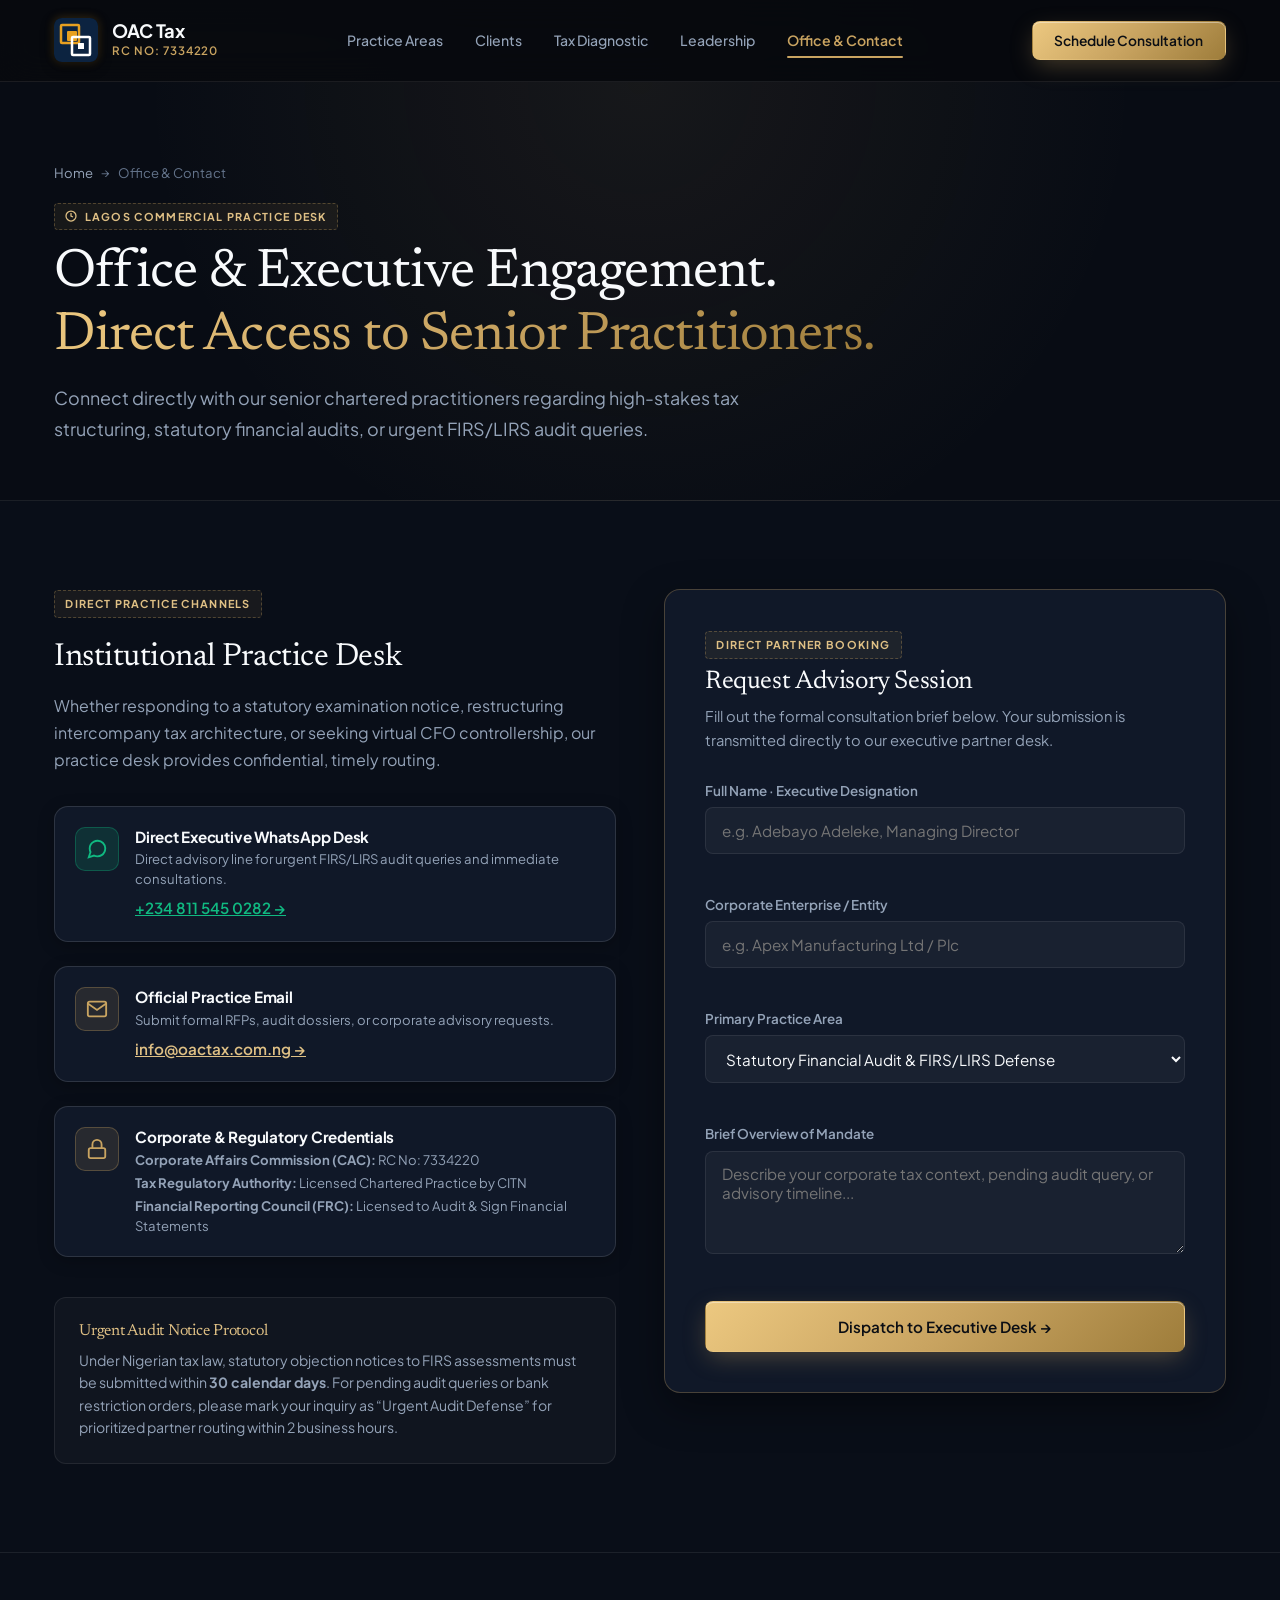
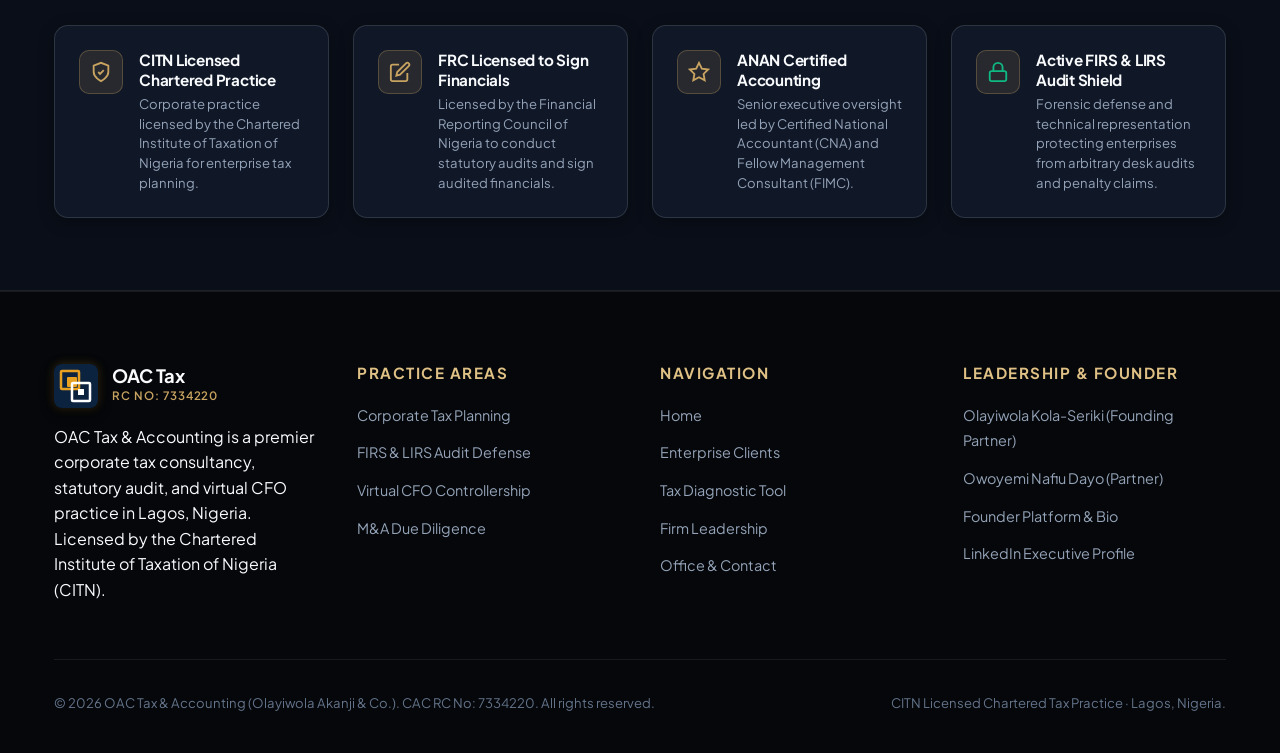
==== commit 657e6d17: "feat(accreditations): retain single CITN reference, add FRC licensed to sign audited financials" ====
--- a/contact/index.html
+++ b/contact/index.html
@@ -215,7 +215,8 @@
                 <div class="accreditation-info">
                   <h4 style="margin-bottom: 0.2rem;">Corporate &amp; Regulatory Credentials</h4>
                   <p style="margin-bottom: 0.2rem;"><strong>Corporate Affairs Commission (CAC):</strong> RC No: 7334220</p>
-                  <p><strong>Professional Regulatory Standing:</strong> Corporate Practice Licensed by the Chartered Institute of Taxation of Nigeria (CITN).</p>
+                  <p style="margin-bottom: 0.2rem;"><strong>Tax Regulatory Authority:</strong> Licensed Chartered Practice by CITN</p>
+                  <p><strong>Financial Reporting Council (FRC):</strong> Licensed to Audit &amp; Sign Financial Statements</p>
                 </div>
               </div>
 
@@ -286,17 +287,17 @@
             </div>
             <div class="accreditation-info">
               <h4>CITN Licensed Chartered Practice</h4>
-              <p>Corporate practice licensed by the Chartered Institute of Taxation of Nigeria.</p>
+              <p>Corporate practice licensed by the Chartered Institute of Taxation of Nigeria for enterprise tax planning.</p>
             </div>
           </div>
 
           <div class="accreditation-card">
             <div class="accreditation-icon">
-              <svg width="22" height="22" viewBox="0 0 24 24" fill="none" stroke="currentColor" stroke-width="2"><path d="M14 2H6a2 2 0 0 0-2 2v16a2 2 0 0 0 2 2h12a2 2 0 0 0 2-2V8z"/><polyline points="14 2 14 8 20 8"/><line x1="16" y1="13" x2="8" y2="13"/><line x1="16" y1="17" x2="8" y2="17"/></svg>
+              <svg width="22" height="22" viewBox="0 0 24 24" fill="none" stroke="currentColor" stroke-width="2"><path d="M11 4H4a2 2 0 0 0-2 2v14a2 2 0 0 0 2 2h14a2 2 0 0 0 2-2v-7"/><path d="M18.5 2.5a2.121 2.121 0 0 1 3 3L12 15l-4 1 1-4 9.5-9.5z"/></svg>
             </div>
             <div class="accreditation-info">
-              <h4>Chartered Tax Practitioners</h4>
-              <p>Governed by statutory ethical standards and technical codes of the Nigerian tax and accounting profession.</p>
+              <h4>FRC Licensed to Sign Financials</h4>
+              <p>Licensed by the Financial Reporting Council of Nigeria to conduct statutory audits and sign audited financials.</p>
             </div>
           </div>
 
@@ -305,8 +306,8 @@
               <svg width="22" height="22" viewBox="0 0 24 24" fill="none" stroke="currentColor" stroke-width="2"><polygon points="12 2 15.09 8.26 22 9.27 17 14.14 18.18 21.02 12 17.77 5.82 21.02 7 14.14 2 9.27 8.91 8.26 12 2"/></svg>
             </div>
             <div class="accreditation-info">
-              <h4>CITN Fellow Leadership</h4>
-              <p>Senior executive oversight led by CITN Fellow (FCTI), Certified National Accountant (CNA), and FCMC.</p>
+              <h4>ANAN Certified Accounting</h4>
+              <p>Senior executive oversight led by Certified National Accountant (CNA) and Fellow Management Consultant (FIMC).</p>
             </div>
           </div>
 
